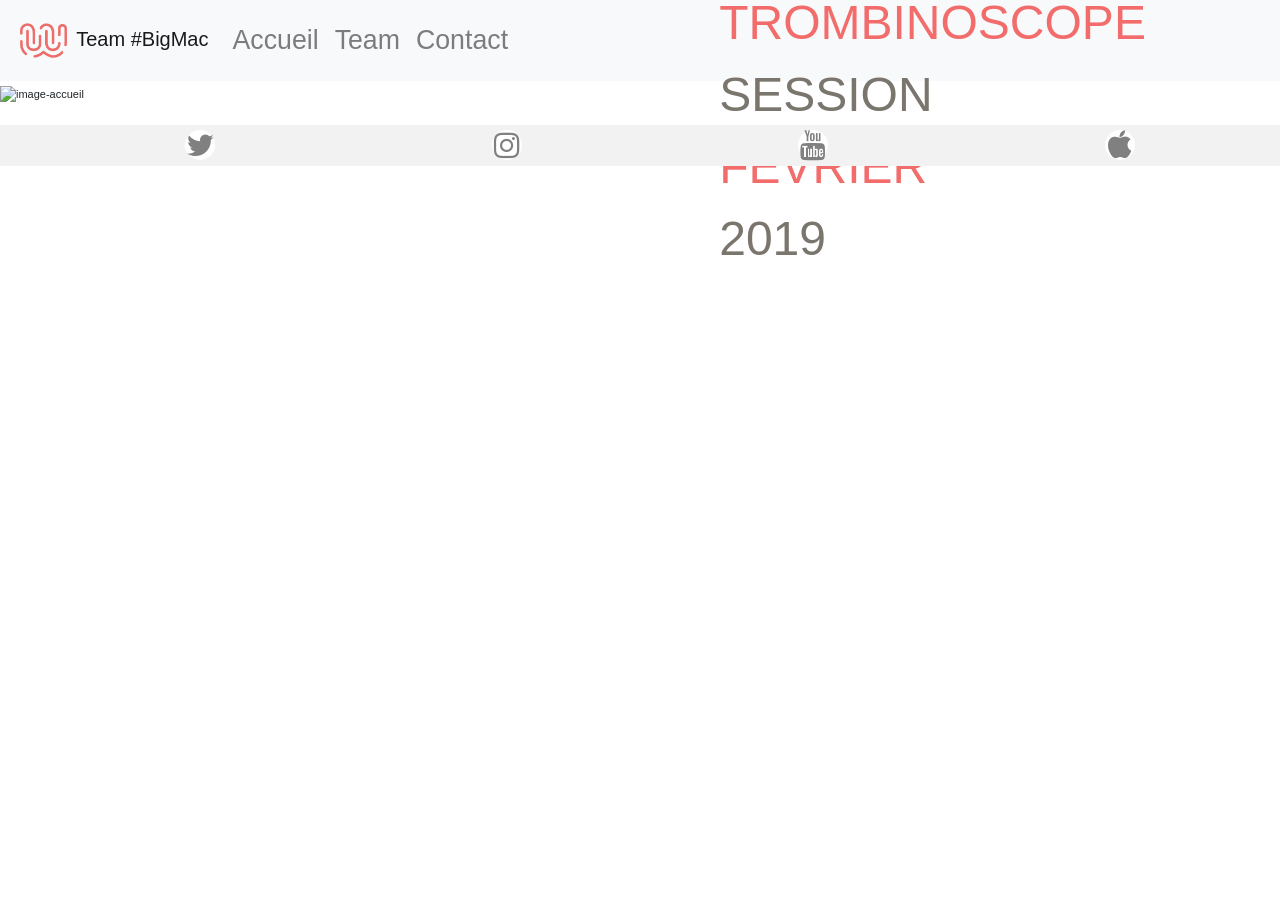
==== accueil.html @ 12622bb6 "Ajout partie Accueil" ====
<!DOCTYPE html>
<html lang="fr">

<head>
    <meta charset="UTF-8">
    <title>Accueil</title>
    <link rel="stylesheet" href="https://cdnjs.cloudflare.com/ajax/libs/font-awesome/4.7.0/css/font-awesome.min.css">
    <link rel="stylesheet" href="https://stackpath.bootstrapcdn.com/bootstrap/4.3.1/css/bootstrap.min.css"
        integrity="sha384-ggOyR0iXCbMQv3Xipma34MD+dH/1fQ784/j6cY/iJTQUOhcWr7x9JvoRxT2MZw1T" crossorigin="anonymous">
    <link rel="stylesheet" href="accueil.css" />
</head>

<body>

    <header>

        <nav class="navbar navbar-expand-lg navbar-light bg-light">
            <a class="navbar-brand" href="#">
                <img src="logo.png" width="55px" ; height="55px" ; alt="logo-wild">
                <span>Team #BigMac</span>
            </a>
            <button class="navbar-toggler" type="button" data-toggle="collapse" data-target="#navbarNavAltMarkup"
                aria-controls="navbarNavAltMarkup" aria-expanded="false" aria-label="Toggle navigation">
                <span class="navbar-toggler-icon"></span>
            </button>
            <div class="collapse navbar-collapse" id="navbarNavAltMarkup">
                <div class="navbar-nav">
                    <a class="nav-item nav-link" href="#">Accueil</a>
                    <a class="nav-item nav-link" href="#">Team</a>
                    <a class="nav-item nav-link" href="#">Contact</a>
                </div>
            </div>
        </nav>

    </header>


    <section>
        <div class="fondecran">
            <img class="image-accueil" src="accueil1.jpg" width="100%" ; height="100%" ; alt="image-accueil">
            <p><span>TROMBINOSCOPE</span> SESSION <span>FEVRIER </span>2019</p>
        </div>
    </section>

    <footer>

        <ul>
            <li><a class="fa fa-twitter" href="https://twitter.com/wildcodeschool"></a></li>
            <li><a class="fa fa-instagram" href="https://www.instagram.com/wildcodeschool/"></a></li>
            <li><a class="fa fa-youtube" href="https://www.youtube.com/channel/UCi99G_0QPx5sYsK8zdvQzfw"></a></li>
            <li><a class="fa fa-apple" href="https://www.apple.com/mac/"></a></li>
        </ul>

    </footer>

    <script src="https://code.jquery.com/jquery-3.3.1.slim.min.js"
        integrity="sha384-q8i/X+965DzO0rT7abK41JStQIAqVgRVzpbzo5smXKp4YfRvH+8abtTE1Pi6jizo"
        crossorigin="anonymous"></script>
    <script src="https://cdnjs.cloudflare.com/ajax/libs/popper.js/1.14.7/umd/popper.min.js"
        integrity="sha384-UO2eT0CpHqdSJQ6hJty5KVphtPhzWj9WO1clHTMGa3JDZwrnQq4sF86dIHNDz0W1"
        crossorigin="anonymous"></script>
    <script src="https://stackpath.bootstrapcdn.com/bootstrap/4.3.1/js/bootstrap.min.js"
        integrity="sha384-JjSmVgyd0p3pXB1rRibZUAYoIIy6OrQ6VrjIEaFf/nJGzIxFDsf4x0xIM+B07jRM"
        crossorigin="anonymous"></script>

</body>

</html>
---- accueil.css ----
body, html {
    height: 100%;
    font-family: 'Trebuchet MS', Helvetica, sans-serif;
}

html, .image-accueil{
    font-size: 11px;
    
}

@media screen and (min-width: 400px) {
    html, footer {
        font-size: 13px;
    }
}
@media screen and (min-width: 640px) {
    html, footer {
        font-size: 16px;
    }
}



.marquee{
    color:rgb(96, 96, 148);
    font-size: 27px;
  }
  
    
.image-accueil{
    width:100%;	
}
  
.titresuper {
    font-size: 3.4rem;
    color:red;
}
    
.navbar-nav{
    font-size: 167%;
}

.bg-dark {
    background-color: lightsteelblue;
}

        
.fondecran{
    position: relative;
    margin-bottom: 20px;
    
}
.fondecran p {
    margin: auto;
    position:absolute;
    left: 64%;
    top: 25%;
    width: 11%;
    margin-left: -100px; /* Cette valeur doit être la moitié négative de la valeur du width */
    margin-top: -100px; /* Cette valeur doit être la moitié négative de la valeur du height */
    font-size: 300%; /* 3rem*/
    color:rgb(122, 117, 109);
    box-shadow: 15%;
}



.wildlogo{
    position: absolute;
    font-size: 24px;
    z-index: 2;
    width: 11%;
    height:10px; 
}

@media screen and (min-width:992px){
    .wildlogo, footer{
        right: 0px;
        font-size: 12px;
    }
}

.navbar a:hover {  
   font-weight: bold;
   font-size: 120%;
}

 
html{
    margin-left:0px;
    margin-right:0px;
    margin-top:0px;
    margin-bottom:0px;
} 

.fondecran span{
    color:#F36C6C;
    text-shadow: 45px;
}

  /*------------------------------------------------------------------
[ Footer ]*/

footer { 
    text-align: center;
    position: relative;
    width: 100%;
    background-color: #f2f2f2;
    }
    
    li {
    text-align: center;
    display: inline-block;
    width: 300px;
    }
    
    ul {
      font-size:200%;
    }

    footer .fa {
        font-size: 30px;
        width: 30px;
        text-align: center;
        text-decoration: none;
        margin: 5px 2px;
        border-radius: 50%;
        background: white;
        color : grey;
    }
      
    footer .fa:hover {
        font-size : 35px;
        text-decoration: none;
    }


    @media screen and (max-width: 200px) {
        .fondecran p {
            font-size: 48px;
            top:22%;
        }

    @media screen and (max-width: 200px) {
        footer li {
            font-size: 123px;
            top:34522%;
            text-align: center;
            display: inline-block;
            width: 300px;
            color: #F36C6C       
            }
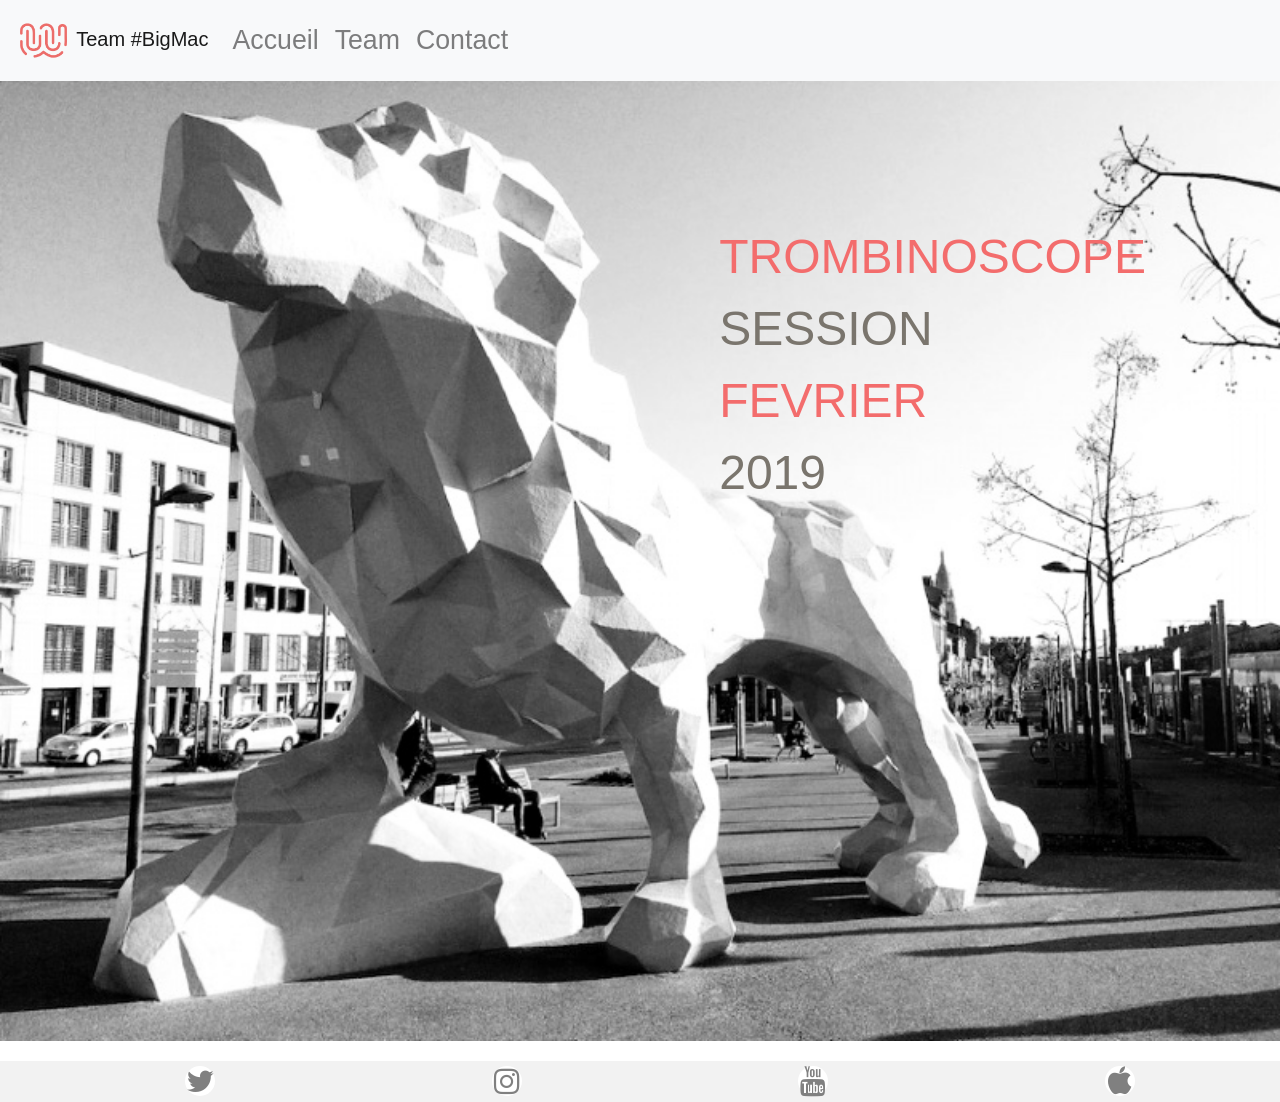
==== commit 57b86854: "Lien navbar accueil ajouté" ====
--- a/accueil.html
+++ b/accueil.html
@@ -26,8 +26,8 @@
             <div class="collapse navbar-collapse" id="navbarNavAltMarkup">
                 <div class="navbar-nav">
                     <a class="nav-item nav-link" href="#">Accueil</a>
-                    <a class="nav-item nav-link" href="#">Team</a>
-                    <a class="nav-item nav-link" href="#">Contact</a>
+                    <a class="nav-item nav-link" href="trombi.html">Team</a>
+                    <a class="nav-item nav-link" href="contact.html">Contact</a>
                 </div>
             </div>
         </nav>
